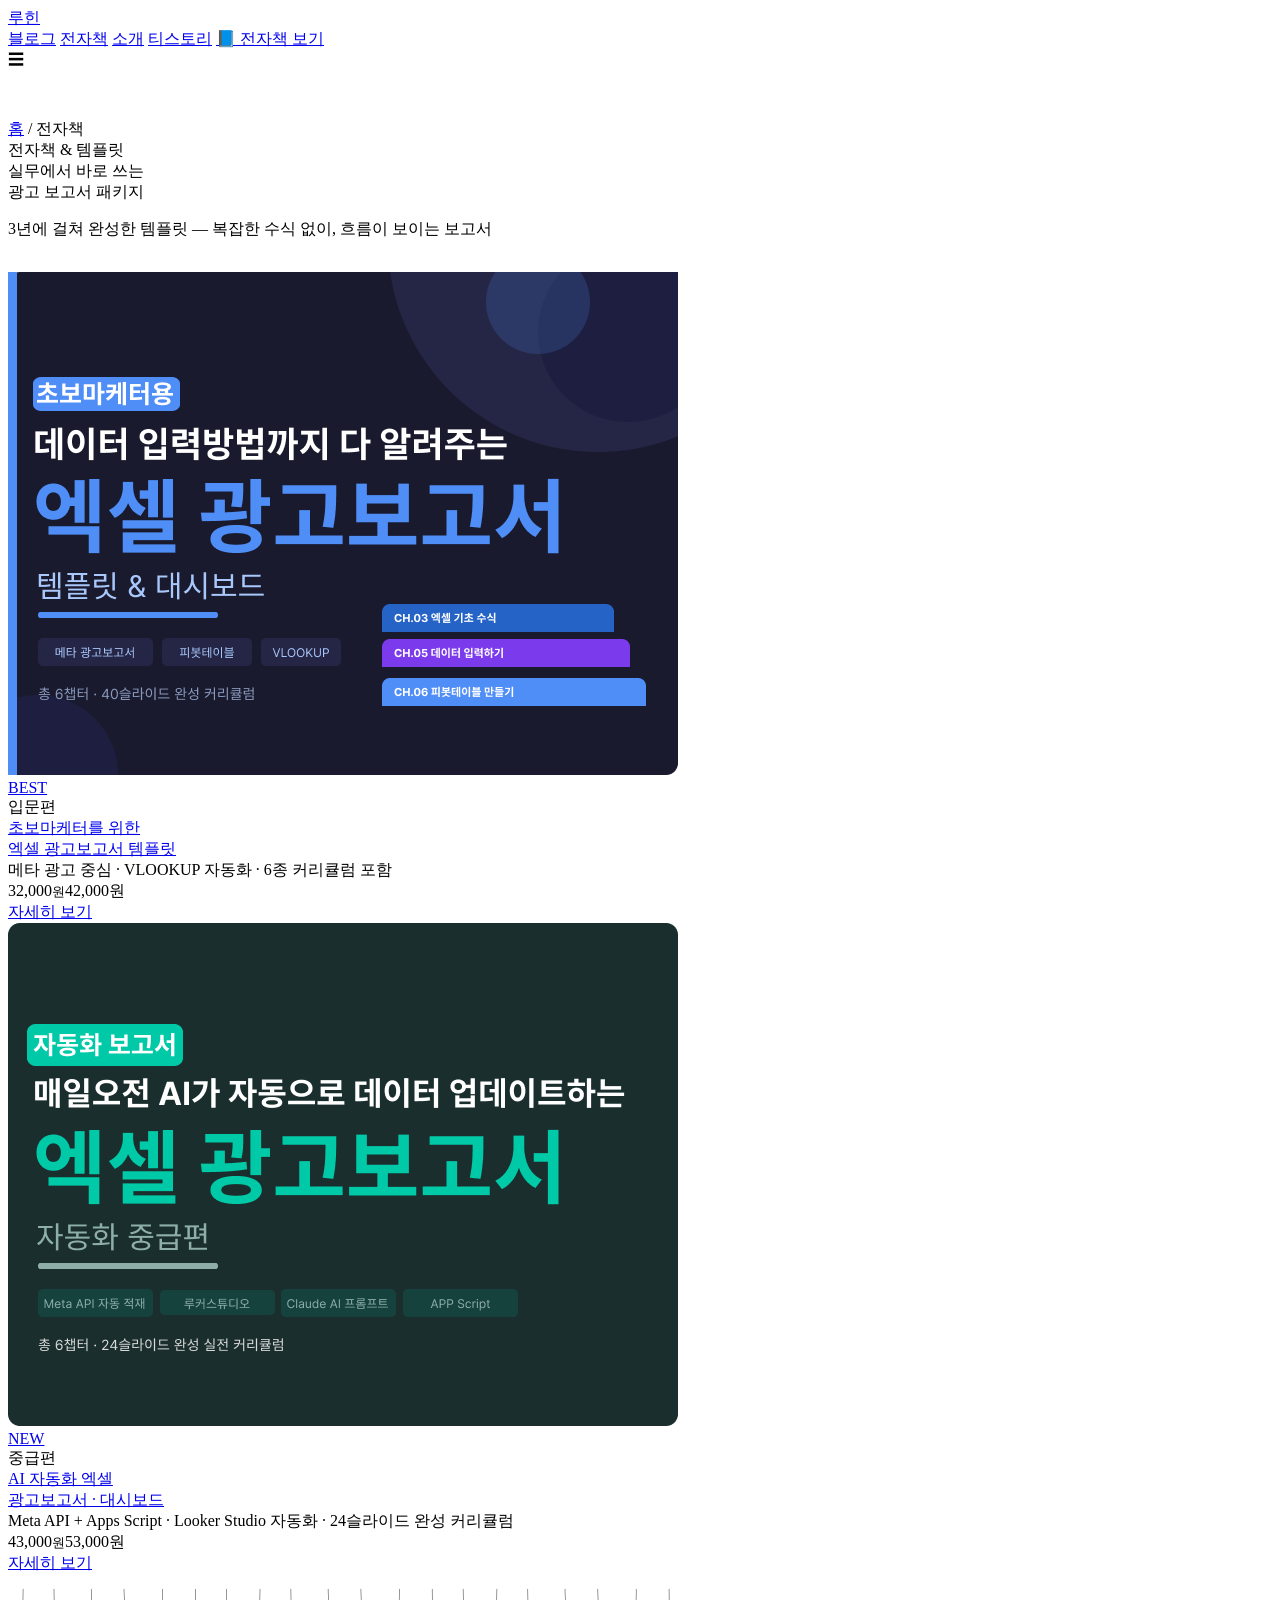
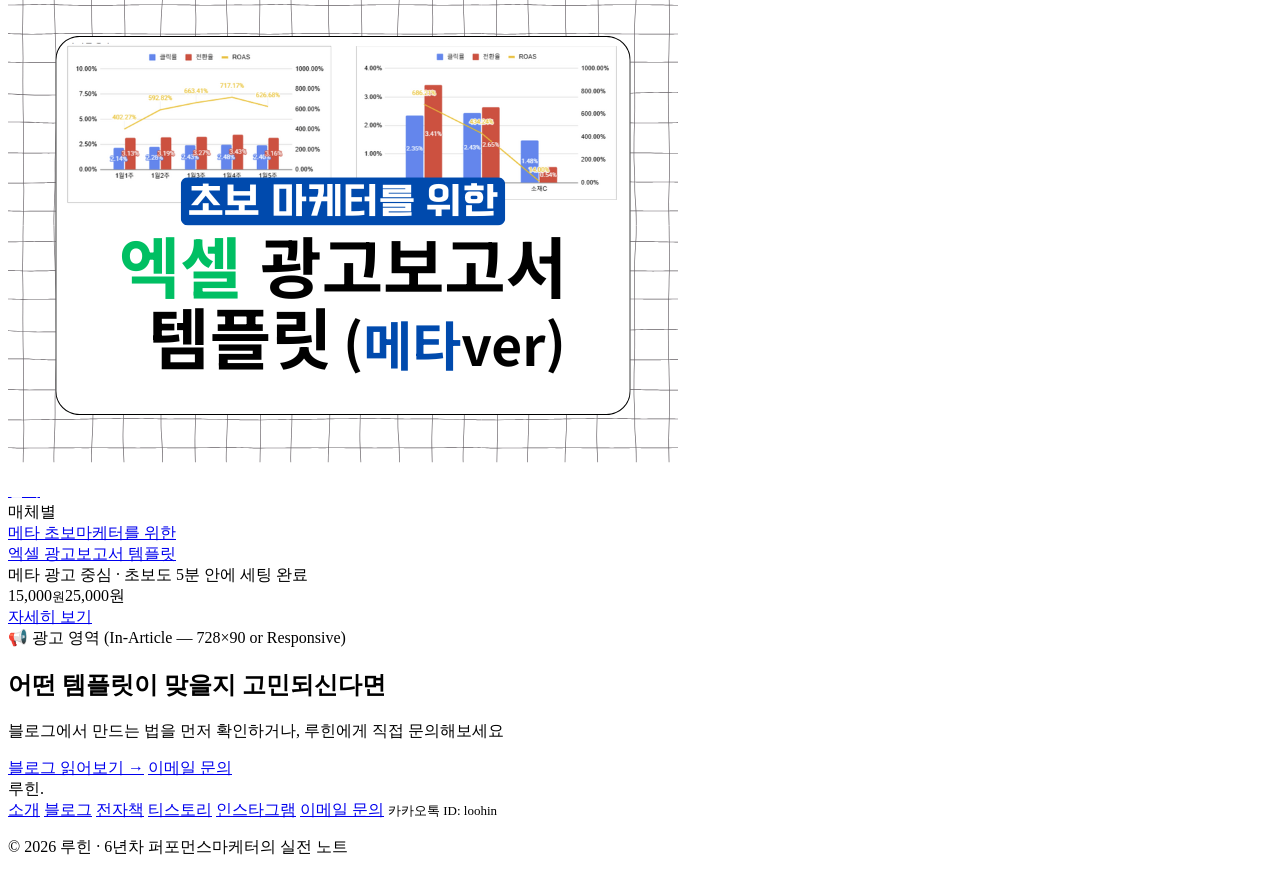
==== e-books.html @ edd214b8 "Add files via upload" ====
<!DOCTYPE html>
<html lang="ko">
<head>
<!-- Google Tag Manager -->
<script>(function(w,d,s,l,i){w[l]=w[l]||[];w[l].push({'gtm.start':
new Date().getTime(),event:'gtm.js'});var f=d.getElementsByTagName(s)[0],
j=d.createElement(s),dl=l!='dataLayer'?'&l='+l:'';j.async=true;j.src=
'https://www.googletagmanager.com/gtm.js?id='+i+dl;f.parentNode.insertBefore(j,f);
})(window,document,'script','dataLayer','GTM-K3PRHF26');</script>
<!-- End Google Tag Manager -->
  <meta charset="UTF-8" />
  <meta name="viewport" content="width=device-width, initial-scale=1.0" />
  <title>전자책 &amp; 템플릿 | 루힌 - 광고보고서 템플릿</title>
  <meta name="description" content="메타·구글 광고 보고서를 실무에서 바로 쓸 수 있는 엑셀 템플릿과 전자책. 입문편부터 AI 자동화까지 루힌의 전자책 라인업을 확인하세요." />
  <link rel="preconnect" href="https://fonts.googleapis.com" />
  <link rel="preconnect" href="https://fonts.gstatic.com" crossorigin />
  <link href="https://fonts.googleapis.com/css2?family=Noto+Sans+KR:wght@300;400;500;700&family=Space+Grotesk:wght@500;700&display=swap" rel="stylesheet" />
  <link rel="stylesheet" href="/style.css" />
</head>
<body>
<!-- Google Tag Manager (noscript) -->
<noscript><iframe src="https://www.googletagmanager.com/ns.html?id=GTM-K3PRHF26"
height="0" width="0" style="display:none;visibility:hidden"></iframe></noscript>
<!-- End Google Tag Manager (noscript) -->

<!-- ── NAV ────────────────────────────────────────────────── -->
<nav>
  <div class="wrap inner">
    <a href="/" class="logo">루힌</a>
    <div class="nav-links">
      <a href="/blog.html">블로그</a>
      <a href="/e-books.html" class="active">전자책</a>
      <a href="/about.html">소개</a>
      <a href="https://loohin.tistory.com" target="_blank">티스토리</a>
      <a href="/e-books.html" class="nav-cta">📘 전자책 보기</a>
    </div>
    <div class="hamburger" onclick="alert('모바일 메뉴 — 실제 구현 시 토글 추가')">☰</div>
  </div>
</nav>

<!-- ── PAGE HEADER ────────────────────────────────────────── -->
<section class="section-sm" style="padding-top:48px">
  <div class="wrap">
    <div class="breadcrumb"><a href="/">홈</a> / 전자책</div>
    <div class="section-label">전자책 & 템플릿</div>
    <div class="section-title">실무에서 바로 쓰는<br />광고 보고서 패키지</div>
    <p class="section-sub">3년에 걸쳐 완성한 템플릿 — 복잡한 수식 없이, 흐름이 보이는 보고서</p>
  </div>
</section>

<!-- ── PRODUCTS ────────────────────────────────────────────── -->
<section class="section" style="padding-top:16px">
  <div class="wrap">
    <div class="products-grid">
      <!-- 상품 1 -->
      <div class="pcard">
        <a href="/e-books/excel-basic.html" class="pcard-thumb navy">
          <img src="/images/thumb-1.png" alt="초보마케터를 위한 엑셀 광고보고서 템플릿, 대시보드" />
          <div class="pcard-thumb-tag">BEST</div>
        </a>
        <div class="pcard-body">
          <div class="pcard-category">입문편</div>
          <a href="/e-books/excel-basic.html" class="pcard-title">초보마케터를 위한<br />엑셀 광고보고서 템플릿</a>
          <div class="pcard-desc">메타 광고 중심 · VLOOKUP 자동화 · 6종 커리큘럼 포함</div>
          <div class="pcard-footer">
            <div class="pcard-price">32,000<small>원</small><span class="pcard-price-original">42,000원</span></div>
            <a href="/e-books/excel-basic.html" class="pcard-btn">자세히 보기</a>
          </div>
        </div>
      </div>

      <!-- 상품 2 -->
      <div class="pcard">
        <a href="/e-books/ai-automation.html" class="pcard-thumb teal">
          <img src="/images/thumb-2.png" alt="AI 자동화 엑셀 광고보고서 템플릿, 대시보드" />
          <div class="pcard-thumb-tag" style="background:var(--accent2);">NEW</div>
        </a>
        <div class="pcard-body">
          <div class="pcard-category" style="color:var(--accent2);">중급편</div>
          <a href="/e-books/ai-automation.html" class="pcard-title">AI 자동화 엑셀<br />광고보고서 · 대시보드</a>
          <div class="pcard-desc">Meta API + Apps Script · Looker Studio 자동화 · 24슬라이드 완성 커리큘럼</div>
          <div class="pcard-footer">
            <div class="pcard-price">43,000<small>원</small><span class="pcard-price-original">53,000원</span></div>
            <a href="/e-books/ai-automation.html" class="pcard-btn" style="background:var(--accent2);">자세히 보기</a>
          </div>
        </div>
      </div>

      <!-- 상품 3 -->
      <div class="pcard">
        <a href="/e-books/meta-template.html" class="pcard-thumb white">
          <img src="/images/thumb-3.png" alt="메타 초보마케터를 위한 엑셀 광고보고서 템플릿, 대시보드" />
          <div class="pcard-thumb-tag" style="background:var(--warn);color:#FFFFFF;">인기</div>
        </a>
        <div class="pcard-body">
          <div class="pcard-category" style="color:var(--warn);">매체별</div>
          <a href="/e-books/meta-template.html" class="pcard-title">메타 초보마케터를 위한<br />엑셀 광고보고서 템플릿</a>
          <div class="pcard-desc">메타 광고 중심 · 초보도 5분 안에 세팅 완료</div>
          <div class="pcard-footer">
            <div class="pcard-price">15,000<small>원</small><span class="pcard-price-original">25,000원</span></div>
            <a href="/e-books/meta-template.html" class="pcard-btn" style="background:var(--warn);">자세히 보기</a>
          </div>
        </div>
      </div>
    </div>

    <div class="ad-slot">
      📢 광고 영역 (In-Article — 728×90 or Responsive)
    </div>
  </div>
</section>

<!-- ── CTA BAND ────────────────────────────────────────────── -->
<div class="wrap">
  <div class="cta-band">
    <h2>어떤 템플릿이 맞을지 고민되신다면</h2>
    <p>블로그에서 만드는 법을 먼저 확인하거나, 루힌에게 직접 문의해보세요</p>
    <div class="cta-btns">
      <a href="/blog.html" class="btn-primary">블로그 읽어보기 →</a>
      <a href="mailto:player.loohin@gmail.com" class="btn-secondary">이메일 문의</a>
    </div>
  </div>
</div>

<!-- ── FOOTER ──────────────────────────────────────────────── -->
<footer>
  <div class="wrap">
    <div class="footer-inner">
      <div class="footer-logo">루힌<span>.</span></div>
      <div class="footer-links">
        <a href="/about.html">소개</a>
        <a href="/blog.html">블로그</a>
        <a href="/e-books.html">전자책</a>
        <a href="https://loohin.tistory.com" target="_blank">티스토리</a>
        <a href="https://instagram.com" target="_blank">인스타그램</a>
        <a href="mailto:player.loohin@gmail.com">이메일 문의</a>
        <span style="font-size:13px;color:var(--muted)">카카오톡 ID: loohin</span>
      </div>
    </div>
    <p class="footer-copy">© 2026 루힌 · 6년차 퍼포먼스마케터의 실전 노트</p>
  </div>
</footer>

</body>
</html>
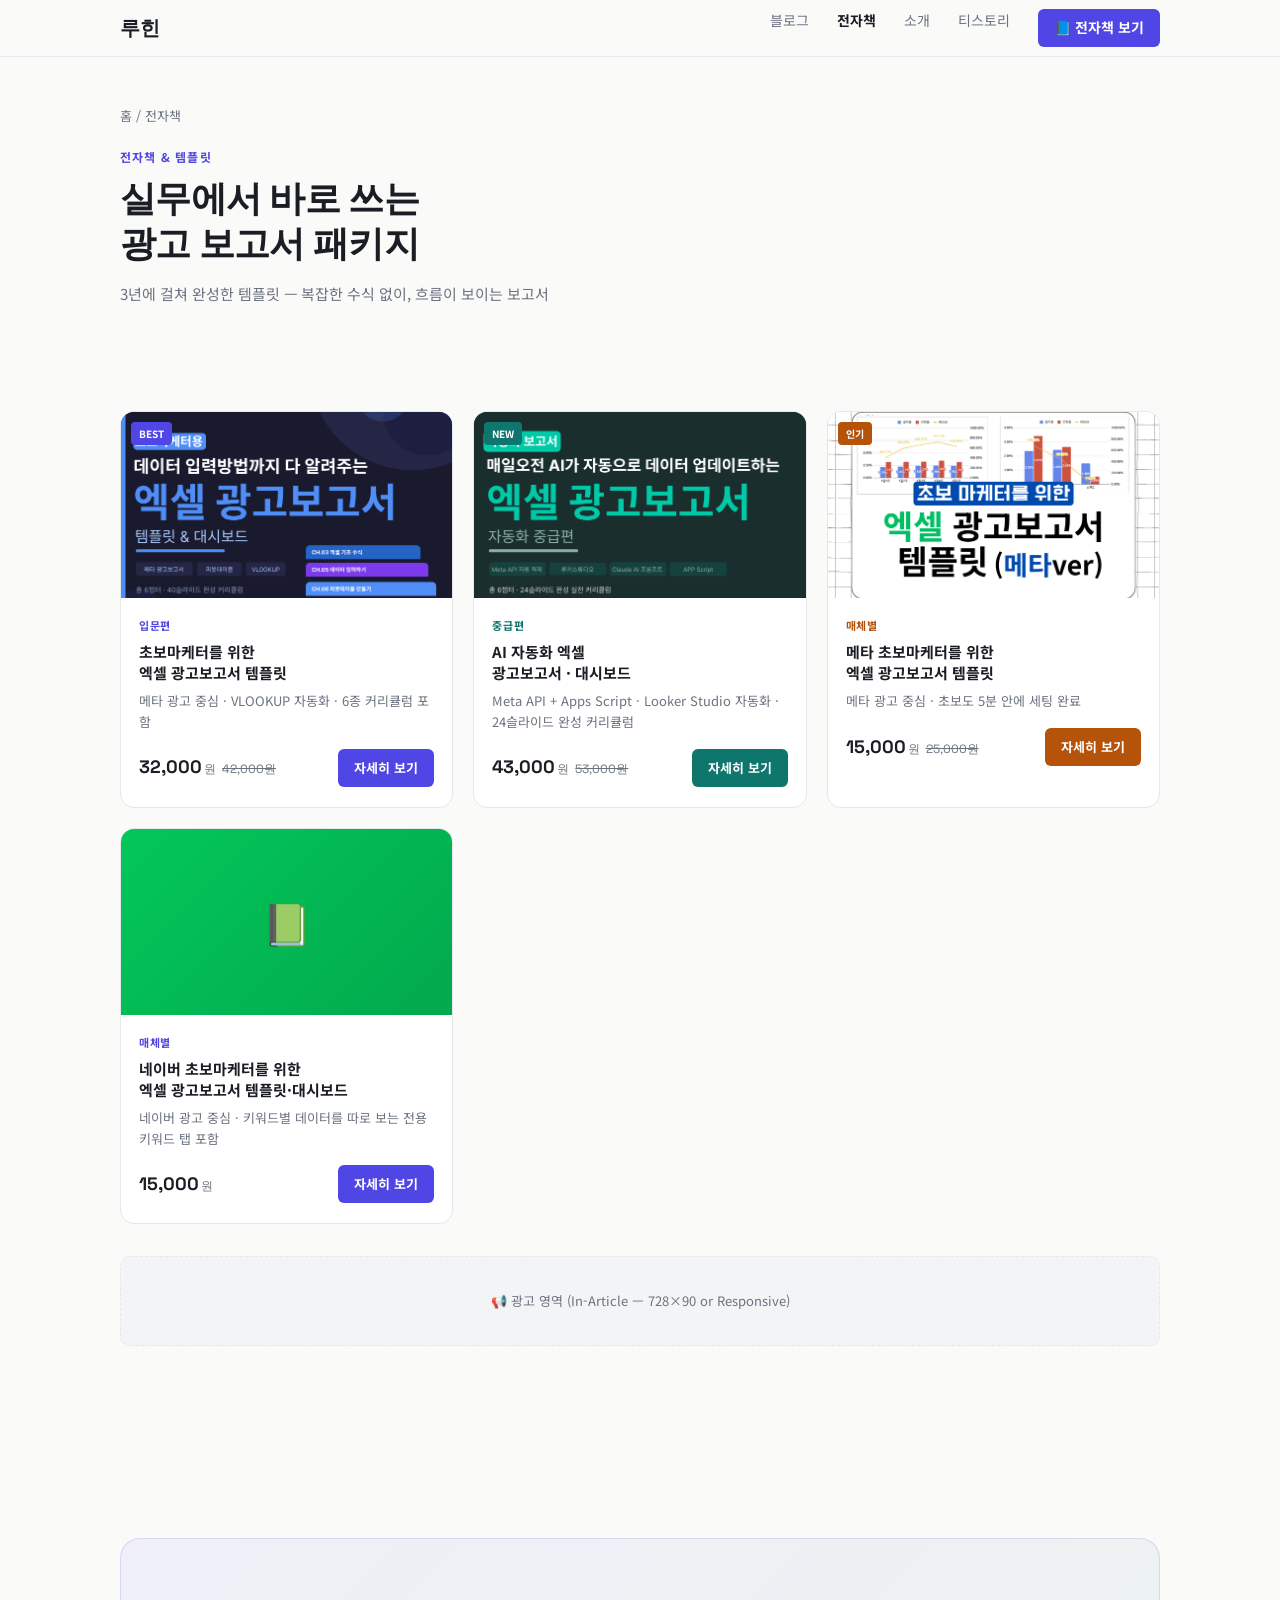
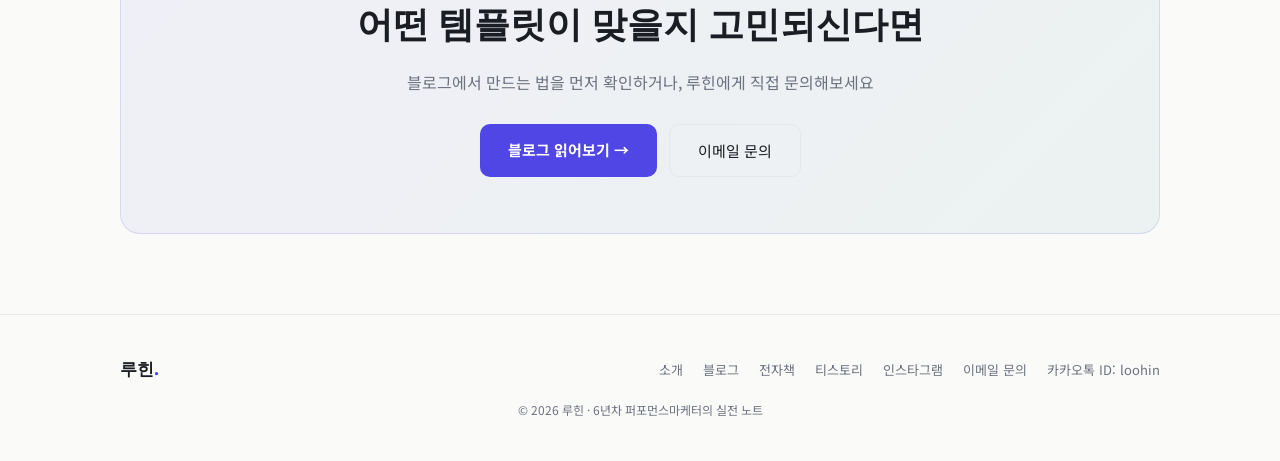
==== commit 1f476dfb: "Add files via upload" ====
--- a/e-books.html
+++ b/e-books.html
@@ -102,6 +102,22 @@
           </div>
         </div>
       </div>
+
+      <!-- 상품 4 -->
+      <div class="pcard">
+        <a href="/e-books/naver-template.html" class="pcard-thumb green">
+          <span style="font-size:40px">📗</span>
+        </a>
+        <div class="pcard-body">
+          <div class="pcard-category">매체별</div>
+          <a href="/e-books/naver-template.html" class="pcard-title">네이버 초보마케터를 위한<br />엑셀 광고보고서 템플릿·대시보드</a>
+          <div class="pcard-desc">네이버 광고 중심 · 키워드별 데이터를 따로 보는 전용 키워드 탭 포함</div>
+          <div class="pcard-footer">
+            <div class="pcard-price">15,000<small>원</small></div>
+            <a href="/e-books/naver-template.html" class="pcard-btn">자세히 보기</a>
+          </div>
+        </div>
+      </div>
     </div>
 
     <div class="ad-slot">
--- a/style.css
+++ b/style.css
@@ -0,0 +1,468 @@
+/* ── TOKENS ───────────────────────────────────────────── */
+:root {
+  --bg:        #FAFAF9;
+  --surface:   #FFFFFF;
+  --card:      #F3F4F6;
+  --border:    #E5E7EB;
+  --accent:    #4F46E5;   /* 시그니처 인디고 */
+  --accent2:   #0F766E;   /* 보조 틸 */
+  --warn:      #B45309;   /* 전자책 뱃지 */
+  --text:      #1A1D23;
+  --muted:     #6B7280;
+  --radius:    10px;
+  --ff-display: 'Space Grotesk', sans-serif;
+  --ff-body:    'Noto Sans KR', sans-serif;
+}
+
+/* ── RESET ────────────────────────────────────────────── */
+*, *::before, *::after { box-sizing: border-box; margin: 0; padding: 0; }
+html { scroll-behavior: smooth; }
+body {
+  background: var(--bg);
+  color: var(--text);
+  font-family: var(--ff-body);
+  font-size: 15px;
+  line-height: 1.7;
+}
+a { color: inherit; text-decoration: none; }
+img { max-width: 100%; display: block; }
+
+/* ── LAYOUT HELPERS ───────────────────────────────────── */
+.wrap { max-width: 1080px; margin: 0 auto; padding: 0 20px; }
+.section { padding: 80px 0; }
+.section-sm { padding: 48px 0; }
+
+/* ── NAV ──────────────────────────────────────────────── */
+nav {
+  position: sticky; top: 0; z-index: 100;
+  background: rgba(250,250,249,.92);
+  backdrop-filter: blur(12px);
+  border-bottom: 1px solid var(--border);
+}
+nav .inner {
+  display: flex; align-items: center; justify-content: space-between;
+  height: 56px;
+}
+.logo {
+  font-family: var(--ff-display);
+  font-size: 20px; font-weight: 700;
+  letter-spacing: -.5px;
+}
+.logo span { color: var(--accent); }
+.nav-links { display: flex; gap: 28px; }
+.nav-links a {
+  font-size: 14px; color: var(--muted);
+  transition: color .2s;
+}
+.nav-links a:hover { color: var(--text); }
+.nav-links a.active { color: var(--text); font-weight: 700; }
+.nav-cta {
+  background: var(--accent);
+  color: #FFFFFF !important;
+  font-weight: 700; font-size: 13px;
+  padding: 7px 16px; border-radius: 6px;
+}
+.hamburger { display: none; cursor: pointer; }
+
+/* ── HERO ─────────────────────────────────────────────── */
+.hero {
+  padding: 100px 0 80px;
+  position: relative; overflow: hidden;
+}
+.hero-grid {
+  display: grid; grid-template-columns: 1fr 420px;
+  gap: 60px; align-items: center;
+}
+.hero-eyebrow {
+  display: inline-flex; align-items: center; gap: 8px;
+  font-size: 12px; font-weight: 500;
+  color: var(--accent); letter-spacing: .08em;
+  text-transform: uppercase;
+  background: rgba(79,70,229,.08);
+  border: 1px solid rgba(79,70,229,.2);
+  padding: 5px 12px; border-radius: 999px;
+  margin-bottom: 20px;
+}
+.hero-eyebrow::before {
+  content: '';
+  width: 6px; height: 6px; border-radius: 50%;
+  background: var(--accent);
+  animation: pulse 2s infinite;
+}
+@keyframes pulse {
+  0%,100% { opacity: 1; } 50% { opacity: .3; }
+}
+.hero h1 {
+  font-family: var(--ff-display);
+  font-size: clamp(32px, 4vw, 52px);
+  font-weight: 700; line-height: 1.2;
+  letter-spacing: -.03em;
+  margin-bottom: 20px;
+}
+.hero h1 em {
+  font-style: normal; color: var(--accent);
+}
+.hero-desc {
+  color: var(--muted); font-size: 16px;
+  line-height: 1.8; margin-bottom: 36px;
+  max-width: 460px;
+}
+.hero-btns { display: flex; gap: 12px; flex-wrap: wrap; }
+.btn-primary {
+  background: var(--accent); color: #FFFFFF;
+  font-weight: 700; font-size: 15px;
+  padding: 13px 28px; border-radius: var(--radius);
+  transition: opacity .2s, transform .15s;
+  display: inline-block;
+}
+.btn-primary:hover { opacity: .88; transform: translateY(-1px); }
+.btn-secondary {
+  background: transparent;
+  border: 1px solid var(--border); color: var(--text);
+  font-size: 15px; padding: 13px 28px;
+  border-radius: var(--radius);
+  transition: border-color .2s;
+  display: inline-block;
+}
+.btn-secondary:hover { border-color: var(--muted); }
+
+/* hero stats */
+.hero-stats {
+  display: flex; gap: 32px; margin-top: 48px;
+}
+.stat-item { }
+.stat-num {
+  font-family: var(--ff-display);
+  font-size: 28px; font-weight: 700;
+  color: var(--text);
+}
+.stat-num span { color: var(--accent); }
+.stat-label { font-size: 12px; color: var(--muted); margin-top: 2px; }
+
+/* hero card */
+.hero-card {
+  background: var(--surface);
+  border: 1px solid var(--border);
+  border-radius: 16px;
+  overflow: hidden;
+  box-shadow: 0 12px 32px rgba(17,24,39,.06);
+}
+.hero-card-header {
+  background: var(--card);
+  padding: 16px 20px;
+  display: flex; align-items: center; gap: 10px;
+  border-bottom: 1px solid var(--border);
+}
+.dot { width: 10px; height: 10px; border-radius: 50%; }
+.dot-r { background: #FF5F57; }
+.dot-y { background: #FFBD2E; }
+.dot-g { background: #28CA41; }
+.hero-card-title {
+  font-size: 13px; color: var(--muted);
+  margin-left: 4px;
+}
+.hero-card-body { padding: 24px 20px; }
+.product-card-mini {
+  background: var(--bg);
+  border: 1px solid var(--border);
+  border-radius: 8px;
+  padding: 14px 16px;
+  margin-bottom: 10px;
+  display: flex; align-items: center; gap: 14px;
+}
+.product-card-mini:last-child { margin-bottom: 0; }
+.product-icon {
+  width: 40px; height: 40px; border-radius: 8px;
+  display: flex; align-items: center; justify-content: center;
+  font-size: 18px; flex-shrink: 0;
+}
+.icon-navy { background: #3730A3; }
+.icon-teal { background: #115E59; }
+.product-name { font-size: 13px; font-weight: 500; }
+.product-price {
+  font-size: 12px; color: var(--accent);
+  font-weight: 700; margin-top: 2px;
+}
+.product-badge {
+  margin-left: auto;
+  background: rgba(180,83,9,.12);
+  color: var(--warn);
+  font-size: 11px; font-weight: 700;
+  padding: 3px 8px; border-radius: 4px;
+}
+
+/* ── SECTION LABEL ────────────────────────────────────── */
+.section-label {
+  font-size: 12px; font-weight: 700;
+  letter-spacing: .1em; text-transform: uppercase;
+  color: var(--accent); margin-bottom: 10px;
+}
+.section-title {
+  font-family: var(--ff-display);
+  font-size: clamp(22px, 3vw, 36px);
+  font-weight: 700; letter-spacing: -.02em;
+  line-height: 1.25;
+  margin-bottom: 14px;
+}
+.section-sub { color: var(--muted); font-size: 15px; }
+
+/* ── DIVIDER ──────────────────────────────────────────── */
+.divider { border: none; border-top: 1px solid var(--border); }
+
+/* ── AD SLOT ──────────────────────────────────────────── */
+.ad-slot {
+  background: var(--card);
+  border: 1px dashed var(--border);
+  border-radius: var(--radius);
+  display: flex; align-items: center; justify-content: center;
+  color: var(--muted); font-size: 13px;
+  min-height: 90px;
+  margin: 32px 0;
+}
+
+/* ── BREADCRUMB ───────────────────────────────────────── */
+.breadcrumb { font-size: 13px; color: var(--muted); margin-bottom: 20px; }
+.breadcrumb a { color: var(--muted); }
+.breadcrumb a:hover { color: var(--accent); }
+
+/* ── PRODUCTS ─────────────────────────────────────────── */
+.products-grid {
+  display: grid;
+  grid-template-columns: repeat(3, 1fr);
+  gap: 20px;
+  margin-top: 40px;
+}
+.pcard {
+  background: var(--surface);
+  border: 1px solid var(--border);
+  border-radius: 14px;
+  overflow: hidden;
+  transition: transform .2s, border-color .2s, box-shadow .2s;
+}
+.pcard:hover {
+  transform: translateY(-4px);
+  border-color: rgba(79,70,229,.35);
+  box-shadow: 0 12px 28px rgba(17,24,39,.08);
+}
+.pcard-thumb {
+  width: 100%; aspect-ratio: 16/9;
+  display: flex; align-items: center; justify-content: center;
+  font-size: 32px;
+  position: relative;
+}
+.pcard-thumb.navy { background: linear-gradient(135deg, #312E81 0%, #4338CA 100%); }
+.pcard-thumb.teal { background: linear-gradient(135deg, #134E4A 0%, #115E59 100%); }
+.pcard-thumb.white { background: linear-gradient(135deg, #F3F4F6 0%, #E5E7EB 100%); }
+.pcard-thumb.green { background: linear-gradient(135deg, #03C75A 0%, #02A94D 100%); }
+.pcard-thumb img { width: 100%; height: 100%; object-fit: cover; }
+.pcard-thumb-tag {
+  position: absolute; top: 10px; left: 10px;
+  background: var(--accent); color: #FFFFFF;
+  font-size: 10px; font-weight: 700;
+  padding: 3px 8px; border-radius: 4px;
+}
+.pcard-body { padding: 18px 18px 20px; }
+.pcard-category {
+  font-size: 11px; color: var(--accent);
+  font-weight: 700; letter-spacing: .06em;
+  text-transform: uppercase; margin-bottom: 6px;
+}
+.pcard-title { font-size: 15px; font-weight: 700; line-height: 1.4; margin-bottom: 8px; display: block; }
+.pcard-title:hover { color: var(--accent); }
+.pcard-desc { font-size: 13px; color: var(--muted); margin-bottom: 16px; line-height: 1.6; }
+.pcard-footer {
+  display: flex; align-items: center; justify-content: space-between;
+}
+.pcard-price {
+  font-family: var(--ff-display);
+  font-size: 18px; font-weight: 700; color: var(--text);
+}
+.pcard-price small {
+  font-size: 12px; color: var(--muted);
+  font-weight: 400; margin-left: 2px;
+}
+.pcard-price-original {
+  font-size: 12px; color: var(--muted);
+  font-weight: 400; text-decoration: line-through;
+  margin-left: 6px;
+}
+.pcard-btn {
+  background: var(--accent); color: #FFFFFF;
+  font-size: 13px; font-weight: 700;
+  padding: 8px 16px; border-radius: 6px;
+  transition: opacity .2s;
+}
+.pcard-btn:hover { opacity: .82; }
+
+/* ── PRODUCT DETAIL ───────────────────────────────────── */
+.detail-grid {
+  display: grid; grid-template-columns: 420px 1fr;
+  gap: 48px; margin-top: 32px; align-items: start;
+}
+.detail-thumb {
+  border-radius: 16px; overflow: hidden;
+  border: 1px solid var(--border);
+  position: sticky; top: 80px;
+}
+.detail-thumb img { width: 100%; display: block; }
+.detail-price-box {
+  background: var(--surface);
+  border: 1px solid var(--border);
+  border-radius: 14px;
+  padding: 24px; margin-top: 28px;
+}
+.feature-list { list-style: none; margin: 20px 0; display: flex; flex-direction: column; gap: 10px; }
+.feature-list li { font-size: 14px; color: var(--text); padding-left: 22px; position: relative; }
+.feature-list li::before { content: '✓'; position: absolute; left: 0; color: var(--accent); font-weight: 700; }
+.related-label { font-size: 13px; font-weight: 700; color: var(--muted); letter-spacing: .06em; text-transform: uppercase; margin: 60px 0 20px; }
+
+/* ── POSTS ────────────────────────────────────────────── */
+.posts-layout {
+  display: grid;
+  grid-template-columns: 1fr 300px;
+  gap: 40px;
+  margin-top: 40px;
+}
+.post-list { display: flex; flex-direction: column; gap: 20px; }
+.post-item {
+  display: flex; gap: 18px;
+  background: var(--surface);
+  border: 1px solid var(--border);
+  border-radius: 12px; padding: 20px;
+  transition: border-color .2s, box-shadow .2s;
+}
+.post-item:hover { border-color: rgba(79,70,229,.25); box-shadow: 0 8px 20px rgba(17,24,39,.06); }
+.post-num {
+  font-family: var(--ff-display);
+  font-size: 32px; font-weight: 700;
+  color: var(--border); line-height: 1;
+  flex-shrink: 0; padding-top: 2px;
+}
+.post-meta-top {
+  display: flex; gap: 8px; flex-wrap: wrap;
+  margin-bottom: 6px;
+}
+.tag {
+  font-size: 11px; font-weight: 600;
+  padding: 2px 8px; border-radius: 4px;
+}
+.tag-marketing { background: rgba(79,70,229,.1); color: var(--accent); }
+.tag-product   { background: rgba(15,118,110,.1); color: var(--accent2); }
+.tag-life      { background: rgba(180,83,9,.1); color: var(--warn); }
+.post-title { font-size: 15px; font-weight: 600; margin-bottom: 6px; line-height: 1.5; }
+.post-excerpt { font-size: 13px; color: var(--muted); line-height: 1.6; }
+.post-date { font-size: 12px; color: var(--muted); margin-top: 8px; }
+
+/* sidebar */
+.sidebar { display: flex; flex-direction: column; gap: 20px; }
+.sidebar-card {
+  background: var(--surface);
+  border: 1px solid var(--border);
+  border-radius: 12px; padding: 20px;
+}
+.sidebar-title {
+  font-size: 13px; font-weight: 700;
+  color: var(--muted); letter-spacing: .06em;
+  text-transform: uppercase; margin-bottom: 14px;
+}
+.tag-cloud { display: flex; flex-wrap: wrap; gap: 8px; }
+.tag-cloud a {
+  font-size: 12px; padding: 4px 10px;
+  background: var(--card); border: 1px solid var(--border);
+  border-radius: 6px; color: var(--muted);
+  transition: color .2s, border-color .2s;
+}
+.tag-cloud a:hover { color: var(--accent); border-color: var(--accent); }
+
+/* ── ABOUT ────────────────────────────────────────────── */
+.about-grid {
+  display: grid; grid-template-columns: 1fr 1fr;
+  gap: 60px; align-items: center;
+  margin-top: 40px;
+}
+.about-label {
+  display: inline-block;
+  background: rgba(79,70,229,.08);
+  color: var(--accent);
+  font-size: 12px; font-weight: 700;
+  padding: 4px 10px; border-radius: 4px;
+  margin-bottom: 16px;
+}
+.about-title {
+  font-family: var(--ff-display);
+  font-size: clamp(20px, 2.5vw, 30px);
+  font-weight: 700; line-height: 1.35;
+  margin-bottom: 16px;
+}
+.about-body { color: var(--muted); font-size: 15px; line-height: 1.8; }
+.skills-list { margin-top: 28px; display: flex; flex-wrap: wrap; gap: 8px; }
+.skill-chip {
+  font-size: 12px; font-weight: 600;
+  padding: 5px 12px; border-radius: 999px;
+  border: 1px solid var(--border); color: var(--muted);
+}
+.about-right {
+  background: var(--surface);
+  border: 1px solid var(--border);
+  border-radius: 16px; padding: 28px;
+}
+.career-row {
+  display: flex; gap: 16px;
+  padding: 14px 0;
+  border-bottom: 1px solid var(--border);
+}
+.career-row:last-child { border-bottom: none; }
+.career-year {
+  font-size: 12px; color: var(--accent); font-weight: 700;
+  min-width: 60px; padding-top: 2px;
+}
+.career-content { font-size: 14px; line-height: 1.6; }
+.career-content strong { font-weight: 600; }
+.career-content span { display: block; font-size: 12px; color: var(--muted); margin-top: 2px; }
+
+/* ── CTA BAND ─────────────────────────────────────────── */
+.cta-band {
+  background: linear-gradient(135deg, rgba(79,70,229,.06) 0%, rgba(15,118,110,.06) 100%);
+  border: 1px solid rgba(79,70,229,.15);
+  border-radius: 20px;
+  padding: 56px 48px;
+  text-align: center;
+  margin: 80px 0;
+}
+.cta-band h2 {
+  font-family: var(--ff-display);
+  font-size: clamp(22px, 3vw, 36px);
+  font-weight: 700; margin-bottom: 12px;
+}
+.cta-band p { color: var(--muted); font-size: 16px; margin-bottom: 28px; }
+.cta-btns { display: flex; gap: 12px; justify-content: center; flex-wrap: wrap; }
+
+/* ── FOOTER ───────────────────────────────────────────── */
+footer {
+  border-top: 1px solid var(--border);
+  padding: 40px 0;
+}
+.footer-inner {
+  display: flex; align-items: center; justify-content: space-between;
+}
+.footer-logo { font-family: var(--ff-display); font-weight: 700; font-size: 17px; }
+.footer-logo span { color: var(--accent); }
+.footer-links { display: flex; gap: 20px; flex-wrap: wrap; }
+.footer-links a { font-size: 13px; color: var(--muted); }
+.footer-links a:hover { color: var(--text); }
+.footer-copy { font-size: 12px; color: var(--muted); margin-top: 16px; text-align: center; }
+
+/* ── MOBILE ───────────────────────────────────────────── */
+@media (max-width: 768px) {
+  .hero-grid, .about-grid, .detail-grid { grid-template-columns: 1fr; }
+  .hero-card { display: none; }
+  .detail-thumb { position: static; }
+  .products-grid { grid-template-columns: 1fr; }
+  .posts-layout { grid-template-columns: 1fr; }
+  .sidebar { display: none; }
+  .footer-inner { flex-direction: column; gap: 16px; text-align: center; }
+  .nav-links { display: none; }
+  .hamburger { display: block; }
+  .hero-stats { gap: 20px; }
+  .cta-band { padding: 36px 24px; }
+}
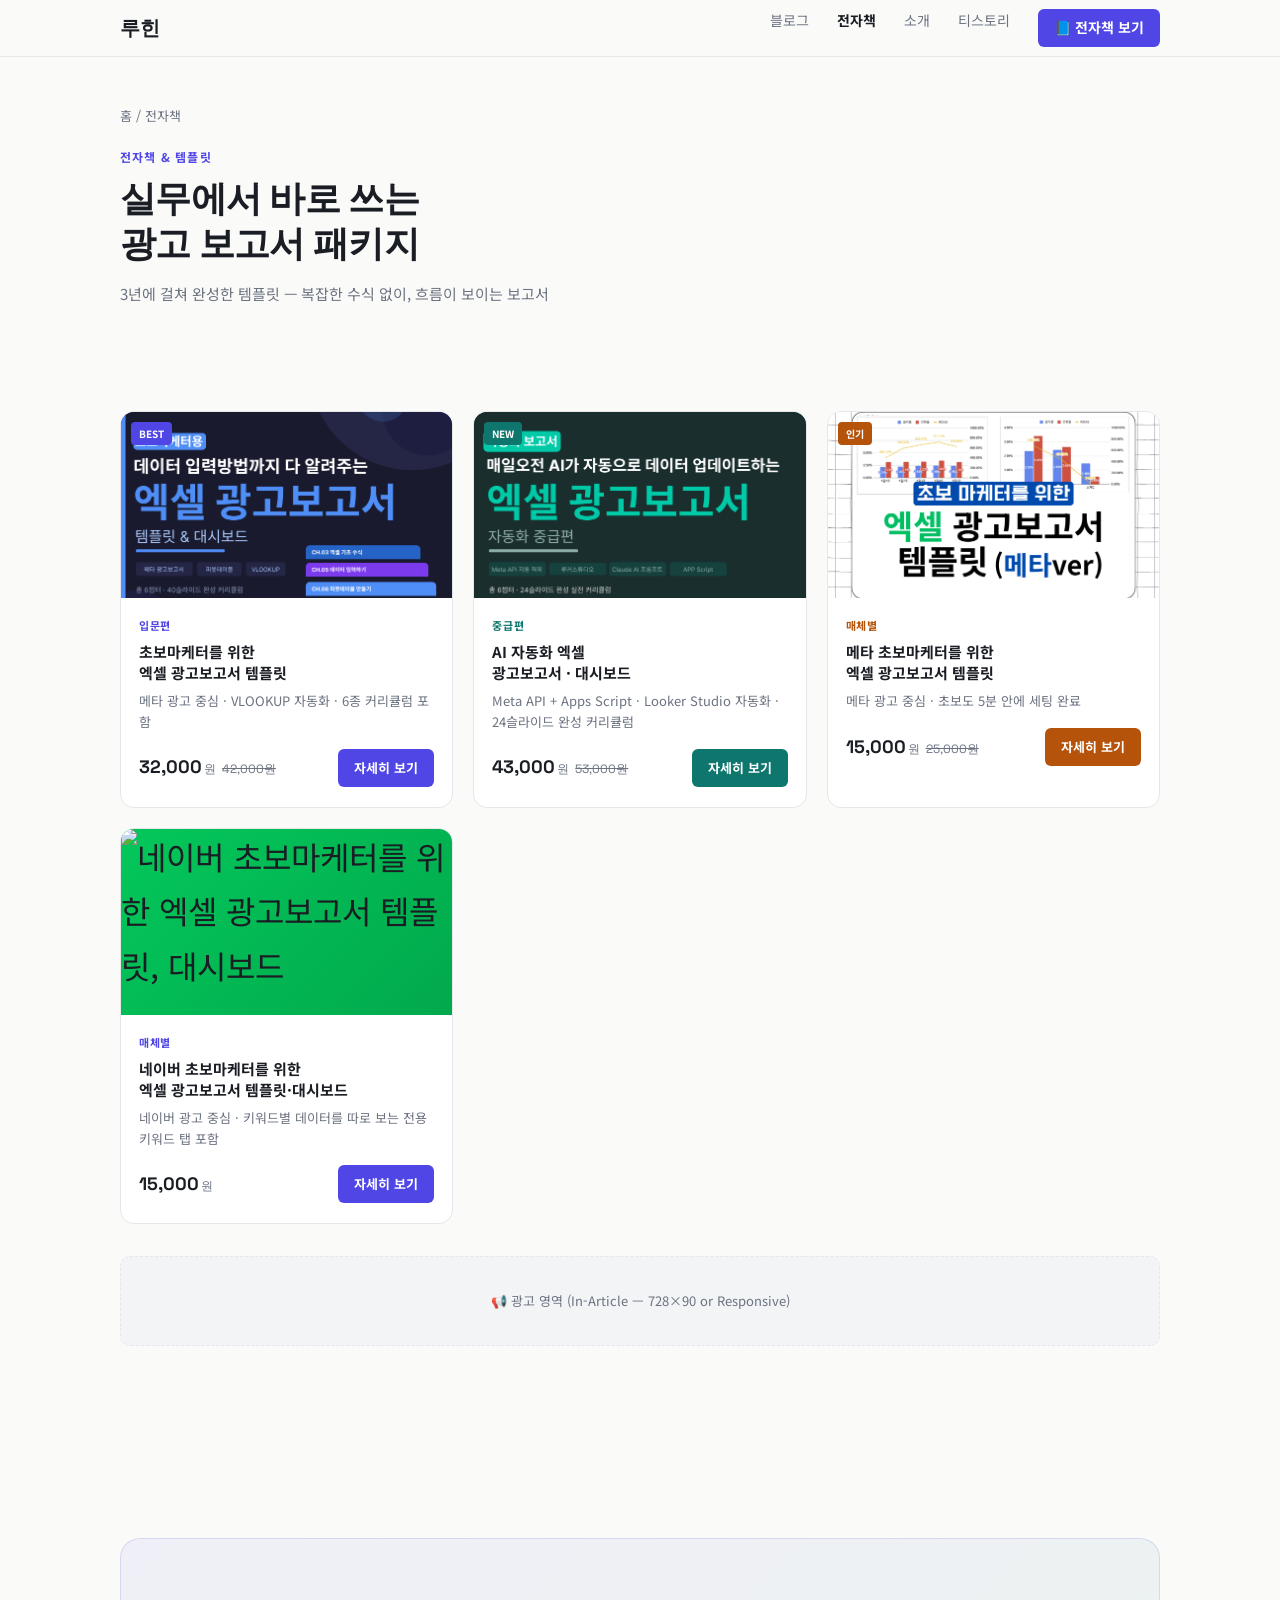
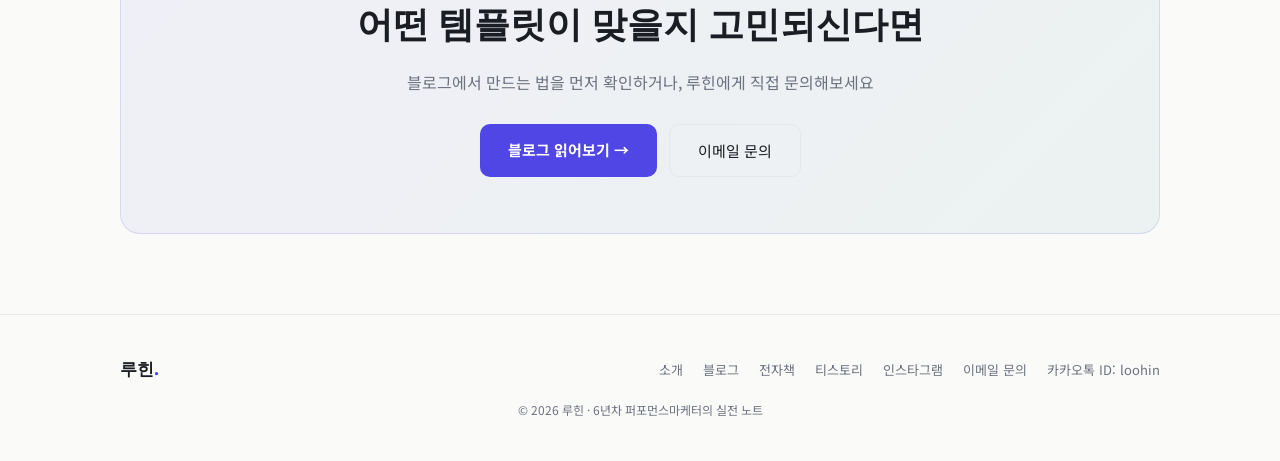
==== commit 616bbd95: "Add files via upload" ====
--- a/e-books.html
+++ b/e-books.html
@@ -106,7 +106,7 @@
       <!-- 상품 4 -->
       <div class="pcard">
         <a href="/e-books/naver-template.html" class="pcard-thumb green">
-          <span style="font-size:40px">📗</span>
+          <img src="/images/thumb-4.png" alt="네이버 초보마케터를 위한 엑셀 광고보고서 템플릿, 대시보드" />
         </a>
         <div class="pcard-body">
           <div class="pcard-category">매체별</div>
